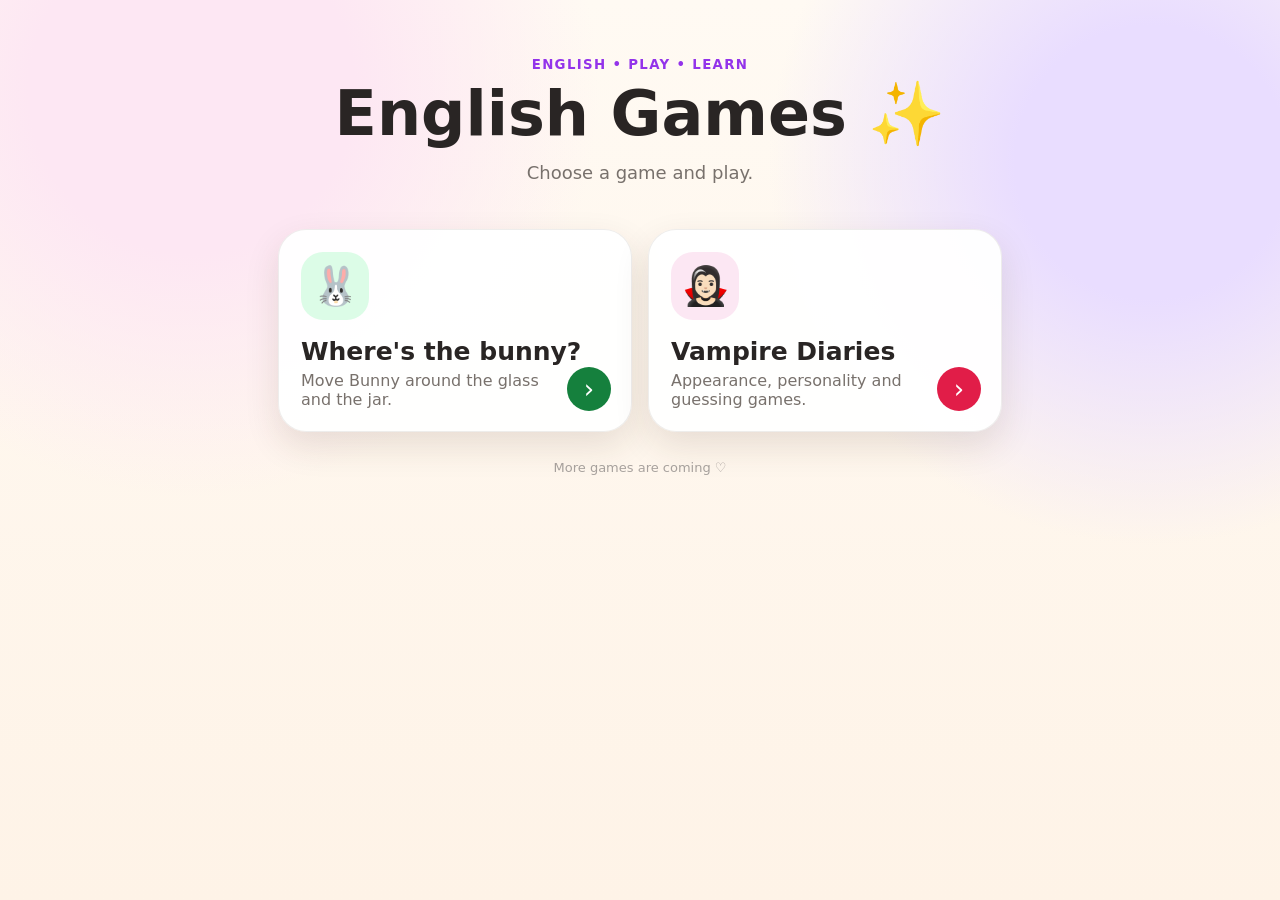
==== index.html @ cbfbf60b "Add English games home" ====
<!doctype html><html lang="en"><head><meta charset="utf-8"><meta name="viewport" content="width=device-width,initial-scale=1,viewport-fit=cover"><title>English Games</title><style>*{box-sizing:border-box;-webkit-tap-highlight-color:transparent}body{margin:0;min-height:100vh;font-family:ui-rounded,"SF Pro Rounded",system-ui,-apple-system,sans-serif;color:#292524;background:radial-gradient(circle at 15% 10%,#fde7f3 0 12%,transparent 30%),radial-gradient(circle at 90% 18%,#e9ddff 0 10%,transparent 28%),linear-gradient(180deg,#fffaf3,#fef3e7)}main{max-width:760px;margin:auto;padding:42px 18px}.hero{text-align:center;padding:12px 8px 28px}.hero small{font-weight:900;letter-spacing:.1em;color:#9333ea}.hero h1{font-size:clamp(40px,11vw,62px);line-height:.95;margin:12px 0}.hero p{font-size:18px;color:#78716c}.grid{display:grid;gap:16px}.game{position:relative;display:block;text-decoration:none;color:inherit;background:#fffffff0;border:1px solid #78716c20;border-radius:28px;padding:22px;box-shadow:0 14px 35px #442d1c1f;min-height:185px}.game:active{transform:scale(.98)}.icon{width:68px;height:68px;border-radius:22px;display:grid;place-items:center;font-size:38px}.pre .icon{background:#dcfce7}.vamp .icon{background:#fce7f3}.game h2{font-size:25px;margin:17px 0 5px}.game p{color:#78716c;margin:0;padding-right:45px}.go{position:absolute;right:20px;bottom:20px;width:44px;height:44px;border-radius:50%;display:grid;place-items:center;color:#fff;font-size:26px}.pre .go{background:#15803d}.vamp .go{background:#e11d48}.foot{text-align:center;color:#a8a29e;font-size:13px;margin-top:28px}@media(min-width:650px){.grid{grid-template-columns:1fr 1fr}}</style></head><body><main><div class="hero"><small>ENGLISH • PLAY • LEARN</small><h1>English Games ✨</h1><p>Choose a game and play.</p></div><div class="grid"><a class="game pre" href="games/prepositions/"><div class="icon">🐰</div><h2>Where's the bunny?</h2><p>Move Bunny around the glass and the jar.</p><span class="go">›</span></a><a class="game vamp" href="games/vampire-diaries/"><div class="icon">🧛🏻‍♀️</div><h2>Vampire Diaries</h2><p>Appearance, personality and guessing games.</p><span class="go">›</span></a></div><div class="foot">More games are coming ♡</div></main></body></html>
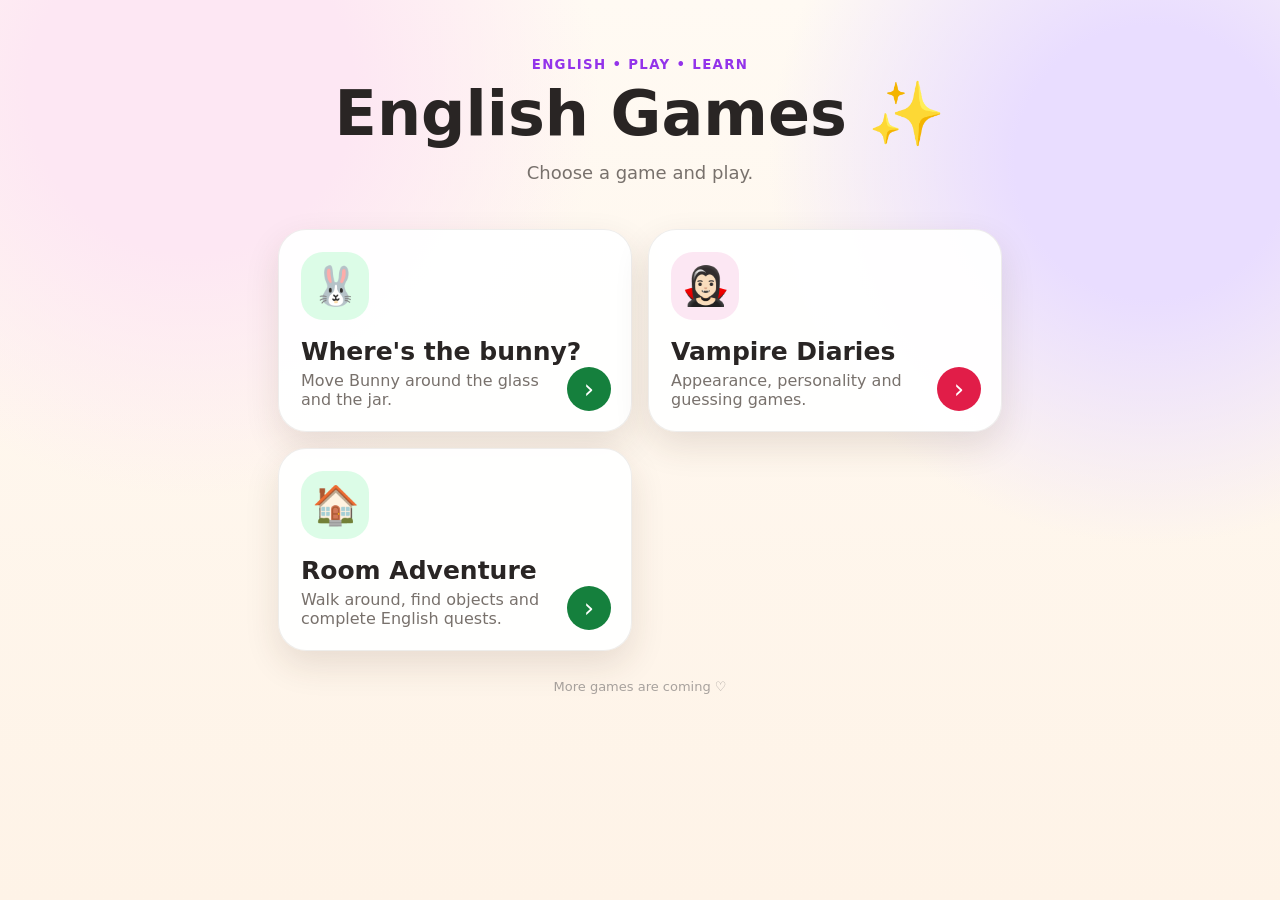
==== commit eb6f773b: "Add Room Adventure to game library" ====
--- a/index.html
+++ b/index.html
@@ -1 +1 @@
-<!doctype html><html lang="en"><head><meta charset="utf-8"><meta name="viewport" content="width=device-width,initial-scale=1,viewport-fit=cover"><title>English Games</title><style>*{box-sizing:border-box;-webkit-tap-highlight-color:transparent}body{margin:0;min-height:100vh;font-family:ui-rounded,"SF Pro Rounded",system-ui,-apple-system,sans-serif;color:#292524;background:radial-gradient(circle at 15% 10%,#fde7f3 0 12%,transparent 30%),radial-gradient(circle at 90% 18%,#e9ddff 0 10%,transparent 28%),linear-gradient(180deg,#fffaf3,#fef3e7)}main{max-width:760px;margin:auto;padding:42px 18px}.hero{text-align:center;padding:12px 8px 28px}.hero small{font-weight:900;letter-spacing:.1em;color:#9333ea}.hero h1{font-size:clamp(40px,11vw,62px);line-height:.95;margin:12px 0}.hero p{font-size:18px;color:#78716c}.grid{display:grid;gap:16px}.game{position:relative;display:block;text-decoration:none;color:inherit;background:#fffffff0;border:1px solid #78716c20;border-radius:28px;padding:22px;box-shadow:0 14px 35px #442d1c1f;min-height:185px}.game:active{transform:scale(.98)}.icon{width:68px;height:68px;border-radius:22px;display:grid;place-items:center;font-size:38px}.pre .icon{background:#dcfce7}.vamp .icon{background:#fce7f3}.game h2{font-size:25px;margin:17px 0 5px}.game p{color:#78716c;margin:0;padding-right:45px}.go{position:absolute;right:20px;bottom:20px;width:44px;height:44px;border-radius:50%;display:grid;place-items:center;color:#fff;font-size:26px}.pre .go{background:#15803d}.vamp .go{background:#e11d48}.foot{text-align:center;color:#a8a29e;font-size:13px;margin-top:28px}@media(min-width:650px){.grid{grid-template-columns:1fr 1fr}}</style></head><body><main><div class="hero"><small>ENGLISH • PLAY • LEARN</small><h1>English Games ✨</h1><p>Choose a game and play.</p></div><div class="grid"><a class="game pre" href="games/prepositions/"><div class="icon">🐰</div><h2>Where's the bunny?</h2><p>Move Bunny around the glass and the jar.</p><span class="go">›</span></a><a class="game vamp" href="games/vampire-diaries/"><div class="icon">🧛🏻‍♀️</div><h2>Vampire Diaries</h2><p>Appearance, personality and guessing games.</p><span class="go">›</span></a></div><div class="foot">More games are coming ♡</div></main></body></html>+<!doctype html><html lang="en"><head><meta charset="utf-8"><meta name="viewport" content="width=device-width,initial-scale=1,viewport-fit=cover"><title>English Games</title><style>*{box-sizing:border-box;-webkit-tap-highlight-color:transparent}body{margin:0;min-height:100vh;font-family:ui-rounded,"SF Pro Rounded",system-ui,-apple-system,sans-serif;color:#292524;background:radial-gradient(circle at 15% 10%,#fde7f3 0 12%,transparent 30%),radial-gradient(circle at 90% 18%,#e9ddff 0 10%,transparent 28%),linear-gradient(180deg,#fffaf3,#fef3e7)}main{max-width:760px;margin:auto;padding:42px 18px}.hero{text-align:center;padding:12px 8px 28px}.hero small{font-weight:900;letter-spacing:.1em;color:#9333ea}.hero h1{font-size:clamp(40px,11vw,62px);line-height:.95;margin:12px 0}.hero p{font-size:18px;color:#78716c}.grid{display:grid;gap:16px}.game{position:relative;display:block;text-decoration:none;color:inherit;background:#fffffff0;border:1px solid #78716c20;border-radius:28px;padding:22px;box-shadow:0 14px 35px #442d1c1f;min-height:185px}.game:active{transform:scale(.98)}.icon{width:68px;height:68px;border-radius:22px;display:grid;place-items:center;font-size:38px}.pre .icon{background:#dcfce7}.vamp .icon{background:#fce7f3}.game h2{font-size:25px;margin:17px 0 5px}.game p{color:#78716c;margin:0;padding-right:45px}.go{position:absolute;right:20px;bottom:20px;width:44px;height:44px;border-radius:50%;display:grid;place-items:center;color:#fff;font-size:26px}.pre .go{background:#15803d}.vamp .go{background:#e11d48}.foot{text-align:center;color:#a8a29e;font-size:13px;margin-top:28px}@media(min-width:650px){.grid{grid-template-columns:1fr 1fr}}</style></head><body><main><div class="hero"><small>ENGLISH • PLAY • LEARN</small><h1>English Games ✨</h1><p>Choose a game and play.</p></div><div class="grid"><a class="game pre" href="games/prepositions/"><div class="icon">🐰</div><h2>Where's the bunny?</h2><p>Move Bunny around the glass and the jar.</p><span class="go">›</span></a><a class="game vamp" href="games/vampire-diaries/"><div class="icon">🧛🏻‍♀️</div><h2>Vampire Diaries</h2><p>Appearance, personality and guessing games.</p><span class="go">›</span></a><a class="game pre" href="games/room-adventure/"><div class="icon">🏠</div><h2>Room Adventure</h2><p>Walk around, find objects and complete English quests.</p><span class="go">›</span></a></div><div class="foot">More games are coming ♡</div></main></body></html>
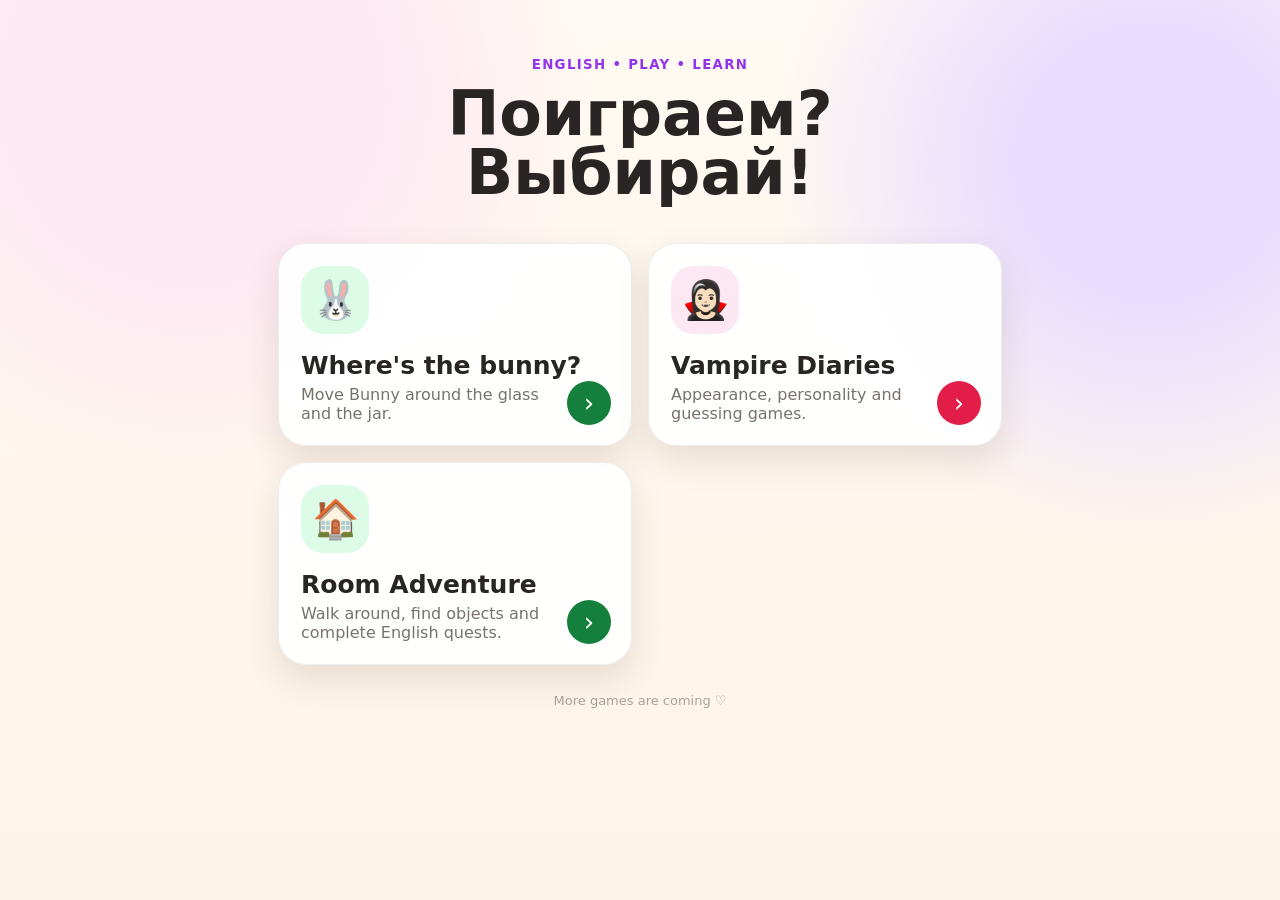
==== commit e6c4de07: "Update home page heading" ====
--- a/index.html
+++ b/index.html
@@ -1 +1 @@
-<!doctype html><html lang="en"><head><meta charset="utf-8"><meta name="viewport" content="width=device-width,initial-scale=1,viewport-fit=cover"><title>English Games</title><style>*{box-sizing:border-box;-webkit-tap-highlight-color:transparent}body{margin:0;min-height:100vh;font-family:ui-rounded,"SF Pro Rounded",system-ui,-apple-system,sans-serif;color:#292524;background:radial-gradient(circle at 15% 10%,#fde7f3 0 12%,transparent 30%),radial-gradient(circle at 90% 18%,#e9ddff 0 10%,transparent 28%),linear-gradient(180deg,#fffaf3,#fef3e7)}main{max-width:760px;margin:auto;padding:42px 18px}.hero{text-align:center;padding:12px 8px 28px}.hero small{font-weight:900;letter-spacing:.1em;color:#9333ea}.hero h1{font-size:clamp(40px,11vw,62px);line-height:.95;margin:12px 0}.hero p{font-size:18px;color:#78716c}.grid{display:grid;gap:16px}.game{position:relative;display:block;text-decoration:none;color:inherit;background:#fffffff0;border:1px solid #78716c20;border-radius:28px;padding:22px;box-shadow:0 14px 35px #442d1c1f;min-height:185px}.game:active{transform:scale(.98)}.icon{width:68px;height:68px;border-radius:22px;display:grid;place-items:center;font-size:38px}.pre .icon{background:#dcfce7}.vamp .icon{background:#fce7f3}.game h2{font-size:25px;margin:17px 0 5px}.game p{color:#78716c;margin:0;padding-right:45px}.go{position:absolute;right:20px;bottom:20px;width:44px;height:44px;border-radius:50%;display:grid;place-items:center;color:#fff;font-size:26px}.pre .go{background:#15803d}.vamp .go{background:#e11d48}.foot{text-align:center;color:#a8a29e;font-size:13px;margin-top:28px}@media(min-width:650px){.grid{grid-template-columns:1fr 1fr}}</style></head><body><main><div class="hero"><small>ENGLISH • PLAY • LEARN</small><h1>English Games ✨</h1><p>Choose a game and play.</p></div><div class="grid"><a class="game pre" href="games/prepositions/"><div class="icon">🐰</div><h2>Where's the bunny?</h2><p>Move Bunny around the glass and the jar.</p><span class="go">›</span></a><a class="game vamp" href="games/vampire-diaries/"><div class="icon">🧛🏻‍♀️</div><h2>Vampire Diaries</h2><p>Appearance, personality and guessing games.</p><span class="go">›</span></a><a class="game pre" href="games/room-adventure/"><div class="icon">🏠</div><h2>Room Adventure</h2><p>Walk around, find objects and complete English quests.</p><span class="go">›</span></a></div><div class="foot">More games are coming ♡</div></main></body></html>+<!doctype html><html lang="en"><head><meta charset="utf-8"><meta name="viewport" content="width=device-width,initial-scale=1,viewport-fit=cover"><title>English Games</title><style>*{box-sizing:border-box;-webkit-tap-highlight-color:transparent}body{margin:0;min-height:100vh;font-family:ui-rounded,"SF Pro Rounded",system-ui,-apple-system,sans-serif;color:#292524;background:radial-gradient(circle at 15% 10%,#fde7f3 0 12%,transparent 30%),radial-gradient(circle at 90% 18%,#e9ddff 0 10%,transparent 28%),linear-gradient(180deg,#fffaf3,#fef3e7)}main{max-width:760px;margin:auto;padding:42px 18px}.hero{text-align:center;padding:12px 8px 28px}.hero small{font-weight:900;letter-spacing:.1em;color:#9333ea}.hero h1{font-size:clamp(40px,11vw,62px);line-height:.95;margin:12px 0}.hero p{font-size:18px;color:#78716c}.grid{display:grid;gap:16px}.game{position:relative;display:block;text-decoration:none;color:inherit;background:#fffffff0;border:1px solid #78716c20;border-radius:28px;padding:22px;box-shadow:0 14px 35px #442d1c1f;min-height:185px}.game:active{transform:scale(.98)}.icon{width:68px;height:68px;border-radius:22px;display:grid;place-items:center;font-size:38px}.pre .icon{background:#dcfce7}.vamp .icon{background:#fce7f3}.game h2{font-size:25px;margin:17px 0 5px}.game p{color:#78716c;margin:0;padding-right:45px}.go{position:absolute;right:20px;bottom:20px;width:44px;height:44px;border-radius:50%;display:grid;place-items:center;color:#fff;font-size:26px}.pre .go{background:#15803d}.vamp .go{background:#e11d48}.foot{text-align:center;color:#a8a29e;font-size:13px;margin-top:28px}@media(min-width:650px){.grid{grid-template-columns:1fr 1fr}}</style></head><body><main><div class="hero"><small>ENGLISH • PLAY • LEARN</small><h1>Поиграем? Выбирай!</h1></div><div class="grid"><a class="game pre" href="games/prepositions/"><div class="icon">🐰</div><h2>Where's the bunny?</h2><p>Move Bunny around the glass and the jar.</p><span class="go">›</span></a><a class="game vamp" href="games/vampire-diaries/"><div class="icon">🧛🏻‍♀️</div><h2>Vampire Diaries</h2><p>Appearance, personality and guessing games.</p><span class="go">›</span></a><a class="game pre" href="games/room-adventure/"><div class="icon">🏠</div><h2>Room Adventure</h2><p>Walk around, find objects and complete English quests.</p><span class="go">›</span></a></div><div class="foot">More games are coming ♡</div></main></body></html>
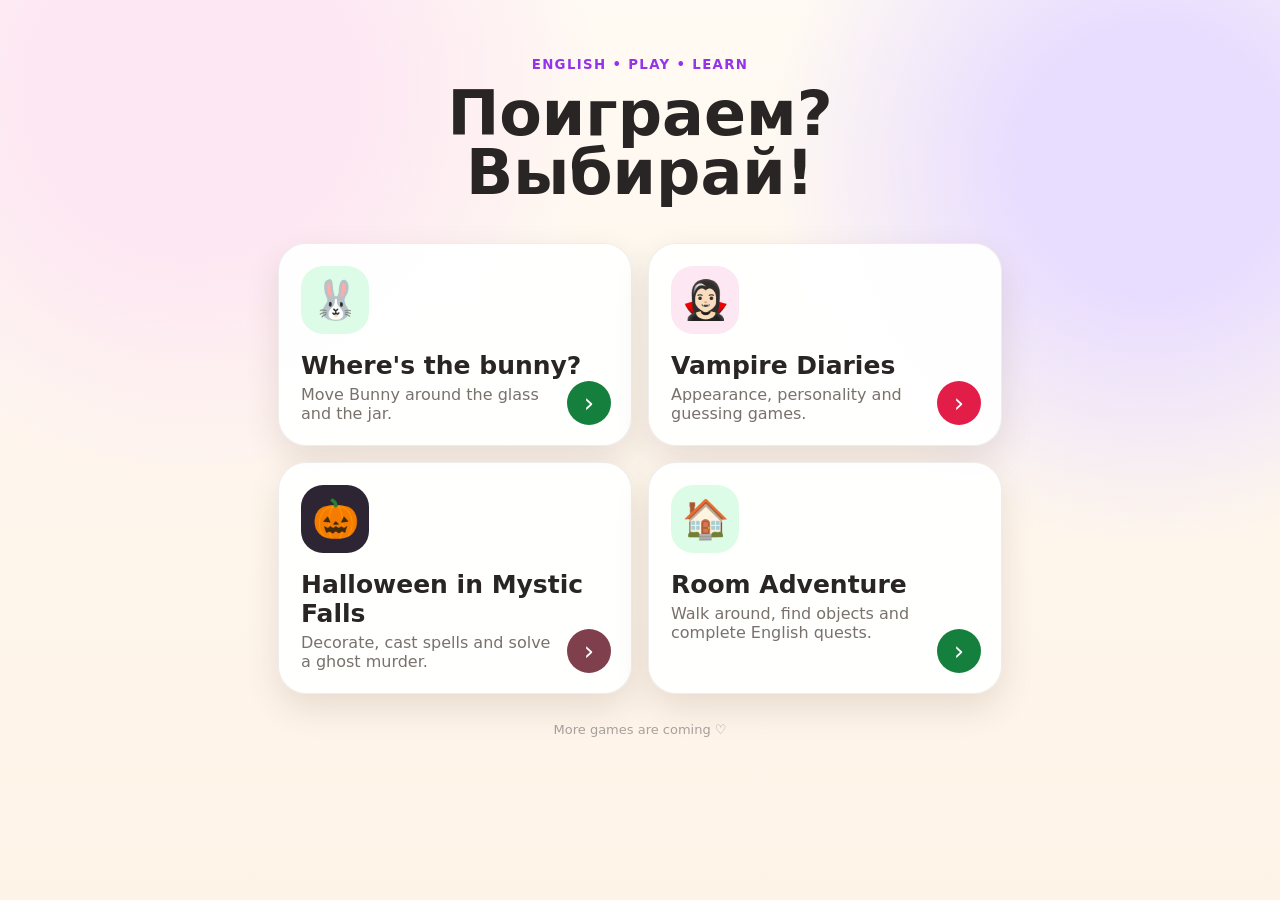
==== commit 4a6ff1de: "Add Halloween game to home page" ====
--- a/index.html
+++ b/index.html
@@ -1 +1 @@
-<!doctype html><html lang="en"><head><meta charset="utf-8"><meta name="viewport" content="width=device-width,initial-scale=1,viewport-fit=cover"><title>English Games</title><style>*{box-sizing:border-box;-webkit-tap-highlight-color:transparent}body{margin:0;min-height:100vh;font-family:ui-rounded,"SF Pro Rounded",system-ui,-apple-system,sans-serif;color:#292524;background:radial-gradient(circle at 15% 10%,#fde7f3 0 12%,transparent 30%),radial-gradient(circle at 90% 18%,#e9ddff 0 10%,transparent 28%),linear-gradient(180deg,#fffaf3,#fef3e7)}main{max-width:760px;margin:auto;padding:42px 18px}.hero{text-align:center;padding:12px 8px 28px}.hero small{font-weight:900;letter-spacing:.1em;color:#9333ea}.hero h1{font-size:clamp(40px,11vw,62px);line-height:.95;margin:12px 0}.hero p{font-size:18px;color:#78716c}.grid{display:grid;gap:16px}.game{position:relative;display:block;text-decoration:none;color:inherit;background:#fffffff0;border:1px solid #78716c20;border-radius:28px;padding:22px;box-shadow:0 14px 35px #442d1c1f;min-height:185px}.game:active{transform:scale(.98)}.icon{width:68px;height:68px;border-radius:22px;display:grid;place-items:center;font-size:38px}.pre .icon{background:#dcfce7}.vamp .icon{background:#fce7f3}.game h2{font-size:25px;margin:17px 0 5px}.game p{color:#78716c;margin:0;padding-right:45px}.go{position:absolute;right:20px;bottom:20px;width:44px;height:44px;border-radius:50%;display:grid;place-items:center;color:#fff;font-size:26px}.pre .go{background:#15803d}.vamp .go{background:#e11d48}.foot{text-align:center;color:#a8a29e;font-size:13px;margin-top:28px}@media(min-width:650px){.grid{grid-template-columns:1fr 1fr}}</style></head><body><main><div class="hero"><small>ENGLISH • PLAY • LEARN</small><h1>Поиграем? Выбирай!</h1></div><div class="grid"><a class="game pre" href="games/prepositions/"><div class="icon">🐰</div><h2>Where's the bunny?</h2><p>Move Bunny around the glass and the jar.</p><span class="go">›</span></a><a class="game vamp" href="games/vampire-diaries/"><div class="icon">🧛🏻‍♀️</div><h2>Vampire Diaries</h2><p>Appearance, personality and guessing games.</p><span class="go">›</span></a><a class="game pre" href="games/room-adventure/"><div class="icon">🏠</div><h2>Room Adventure</h2><p>Walk around, find objects and complete English quests.</p><span class="go">›</span></a></div><div class="foot">More games are coming ♡</div></main></body></html>+<!doctype html><html lang="en"><head><meta charset="utf-8"><meta name="viewport" content="width=device-width,initial-scale=1,viewport-fit=cover"><title>English Games</title><style>*{box-sizing:border-box;-webkit-tap-highlight-color:transparent}body{margin:0;min-height:100vh;font-family:ui-rounded,"SF Pro Rounded",system-ui,-apple-system,sans-serif;color:#292524;background:radial-gradient(circle at 15% 10%,#fde7f3 0 12%,transparent 30%),radial-gradient(circle at 90% 18%,#e9ddff 0 10%,transparent 28%),linear-gradient(180deg,#fffaf3,#fef3e7)}main{max-width:760px;margin:auto;padding:42px 18px}.hero{text-align:center;padding:12px 8px 28px}.hero small{font-weight:900;letter-spacing:.1em;color:#9333ea}.hero h1{font-size:clamp(40px,11vw,62px);line-height:.95;margin:12px 0}.hero p{font-size:18px;color:#78716c}.grid{display:grid;gap:16px}.game{position:relative;display:block;text-decoration:none;color:inherit;background:#fffffff0;border:1px solid #78716c20;border-radius:28px;padding:22px;box-shadow:0 14px 35px #442d1c1f;min-height:185px}.game:active{transform:scale(.98)}.icon{width:68px;height:68px;border-radius:22px;display:grid;place-items:center;font-size:38px}.pre .icon{background:#dcfce7}.vamp .icon{background:#fce7f3}.hall .icon{background:#2d2533;color:#fff}.hall .go{background:#7f3f4c}.game h2{font-size:25px;margin:17px 0 5px}.game p{color:#78716c;margin:0;padding-right:45px}.go{position:absolute;right:20px;bottom:20px;width:44px;height:44px;border-radius:50%;display:grid;place-items:center;color:#fff;font-size:26px}.pre .go{background:#15803d}.vamp .go{background:#e11d48}.foot{text-align:center;color:#a8a29e;font-size:13px;margin-top:28px}@media(min-width:650px){.grid{grid-template-columns:1fr 1fr}}</style></head><body><main><div class="hero"><small>ENGLISH • PLAY • LEARN</small><h1>Поиграем? Выбирай!</h1></div><div class="grid"><a class="game pre" href="games/prepositions/"><div class="icon">🐰</div><h2>Where's the bunny?</h2><p>Move Bunny around the glass and the jar.</p><span class="go">›</span></a><a class="game vamp" href="games/vampire-diaries/"><div class="icon">🧛🏻‍♀️</div><h2>Vampire Diaries</h2><p>Appearance, personality and guessing games.</p><span class="go">›</span></a><a class="game hall" href="games/halloween-mystic-falls/"><div class="icon">🎃</div><h2>Halloween in Mystic Falls</h2><p>Decorate, cast spells and solve a ghost murder.</p><span class="go">›</span></a><a class="game pre" href="games/room-adventure/"><div class="icon">🏠</div><h2>Room Adventure</h2><p>Walk around, find objects and complete English quests.</p><span class="go">›</span></a></div><div class="foot">More games are coming ♡</div></main></body></html>
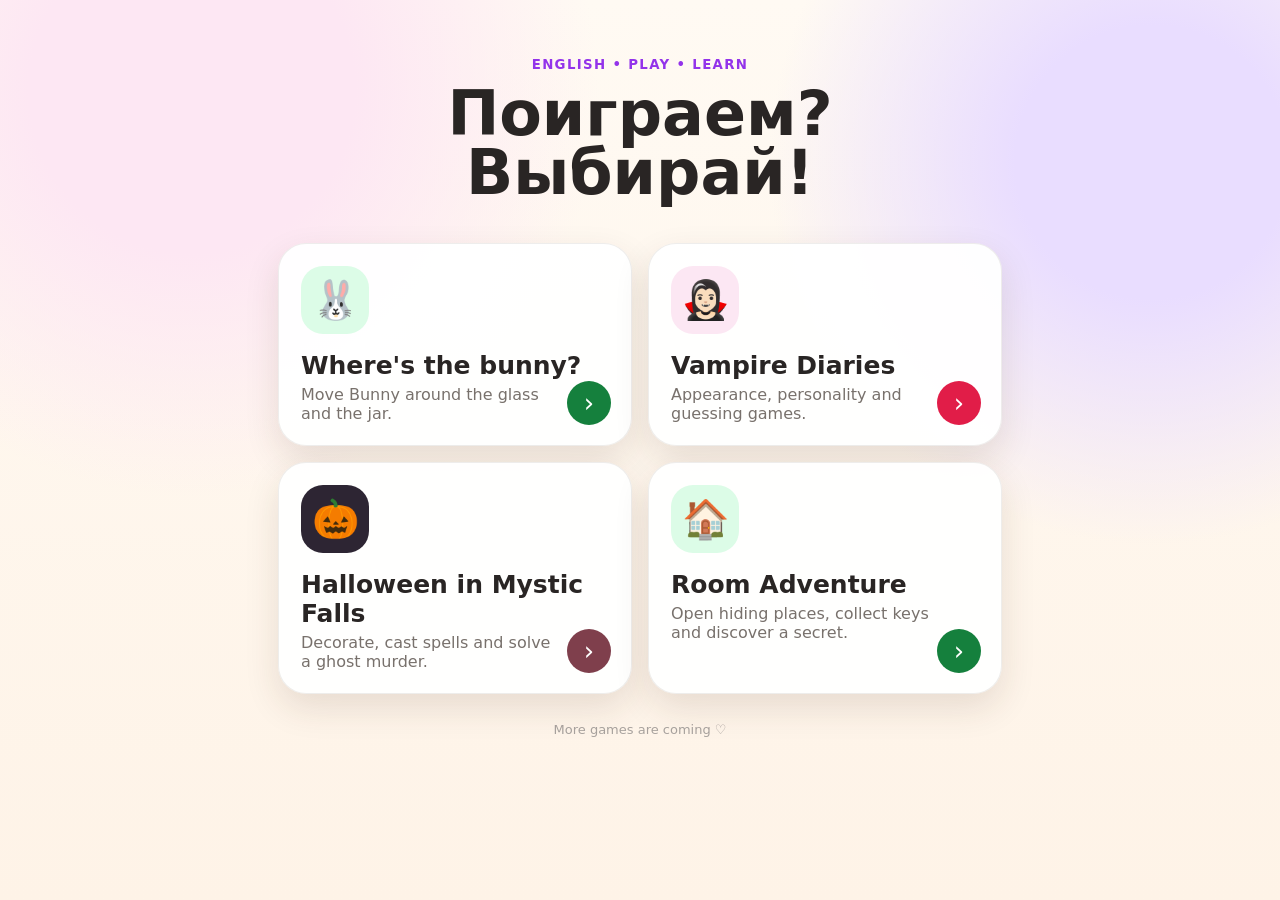
==== commit d227a691: "Rebuild Room Adventure as a secret attic point-and-click puzzle" ====
--- a/index.html
+++ b/index.html
@@ -1 +1 @@
-<!doctype html><html lang="en"><head><meta charset="utf-8"><meta name="viewport" content="width=device-width,initial-scale=1,viewport-fit=cover"><title>English Games</title><style>*{box-sizing:border-box;-webkit-tap-highlight-color:transparent}body{margin:0;min-height:100vh;font-family:ui-rounded,"SF Pro Rounded",system-ui,-apple-system,sans-serif;color:#292524;background:radial-gradient(circle at 15% 10%,#fde7f3 0 12%,transparent 30%),radial-gradient(circle at 90% 18%,#e9ddff 0 10%,transparent 28%),linear-gradient(180deg,#fffaf3,#fef3e7)}main{max-width:760px;margin:auto;padding:42px 18px}.hero{text-align:center;padding:12px 8px 28px}.hero small{font-weight:900;letter-spacing:.1em;color:#9333ea}.hero h1{font-size:clamp(40px,11vw,62px);line-height:.95;margin:12px 0}.hero p{font-size:18px;color:#78716c}.grid{display:grid;gap:16px}.game{position:relative;display:block;text-decoration:none;color:inherit;background:#fffffff0;border:1px solid #78716c20;border-radius:28px;padding:22px;box-shadow:0 14px 35px #442d1c1f;min-height:185px}.game:active{transform:scale(.98)}.icon{width:68px;height:68px;border-radius:22px;display:grid;place-items:center;font-size:38px}.pre .icon{background:#dcfce7}.vamp .icon{background:#fce7f3}.hall .icon{background:#2d2533;color:#fff}.hall .go{background:#7f3f4c}.game h2{font-size:25px;margin:17px 0 5px}.game p{color:#78716c;margin:0;padding-right:45px}.go{position:absolute;right:20px;bottom:20px;width:44px;height:44px;border-radius:50%;display:grid;place-items:center;color:#fff;font-size:26px}.pre .go{background:#15803d}.vamp .go{background:#e11d48}.foot{text-align:center;color:#a8a29e;font-size:13px;margin-top:28px}@media(min-width:650px){.grid{grid-template-columns:1fr 1fr}}</style></head><body><main><div class="hero"><small>ENGLISH • PLAY • LEARN</small><h1>Поиграем? Выбирай!</h1></div><div class="grid"><a class="game pre" href="games/prepositions/"><div class="icon">🐰</div><h2>Where's the bunny?</h2><p>Move Bunny around the glass and the jar.</p><span class="go">›</span></a><a class="game vamp" href="games/vampire-diaries/"><div class="icon">🧛🏻‍♀️</div><h2>Vampire Diaries</h2><p>Appearance, personality and guessing games.</p><span class="go">›</span></a><a class="game hall" href="games/halloween-mystic-falls/"><div class="icon">🎃</div><h2>Halloween in Mystic Falls</h2><p>Decorate, cast spells and solve a ghost murder.</p><span class="go">›</span></a><a class="game pre" href="games/room-adventure/"><div class="icon">🏠</div><h2>Room Adventure</h2><p>Walk around, find objects and complete English quests.</p><span class="go">›</span></a></div><div class="foot">More games are coming ♡</div></main></body></html>+<!doctype html><html lang="en"><head><meta charset="utf-8"><meta name="viewport" content="width=device-width,initial-scale=1,viewport-fit=cover"><title>English Games</title><style>*{box-sizing:border-box;-webkit-tap-highlight-color:transparent}body{margin:0;min-height:100vh;font-family:ui-rounded,"SF Pro Rounded",system-ui,-apple-system,sans-serif;color:#292524;background:radial-gradient(circle at 15% 10%,#fde7f3 0 12%,transparent 30%),radial-gradient(circle at 90% 18%,#e9ddff 0 10%,transparent 28%),linear-gradient(180deg,#fffaf3,#fef3e7)}main{max-width:760px;margin:auto;padding:42px 18px}.hero{text-align:center;padding:12px 8px 28px}.hero small{font-weight:900;letter-spacing:.1em;color:#9333ea}.hero h1{font-size:clamp(40px,11vw,62px);line-height:.95;margin:12px 0}.hero p{font-size:18px;color:#78716c}.grid{display:grid;gap:16px}.game{position:relative;display:block;text-decoration:none;color:inherit;background:#fffffff0;border:1px solid #78716c20;border-radius:28px;padding:22px;box-shadow:0 14px 35px #442d1c1f;min-height:185px}.game:active{transform:scale(.98)}.icon{width:68px;height:68px;border-radius:22px;display:grid;place-items:center;font-size:38px}.pre .icon{background:#dcfce7}.vamp .icon{background:#fce7f3}.hall .icon{background:#2d2533;color:#fff}.hall .go{background:#7f3f4c}.game h2{font-size:25px;margin:17px 0 5px}.game p{color:#78716c;margin:0;padding-right:45px}.go{position:absolute;right:20px;bottom:20px;width:44px;height:44px;border-radius:50%;display:grid;place-items:center;color:#fff;font-size:26px}.pre .go{background:#15803d}.vamp .go{background:#e11d48}.foot{text-align:center;color:#a8a29e;font-size:13px;margin-top:28px}@media(min-width:650px){.grid{grid-template-columns:1fr 1fr}}</style></head><body><main><div class="hero"><small>ENGLISH • PLAY • LEARN</small><h1>Поиграем? Выбирай!</h1></div><div class="grid"><a class="game pre" href="games/prepositions/"><div class="icon">🐰</div><h2>Where's the bunny?</h2><p>Move Bunny around the glass and the jar.</p><span class="go">›</span></a><a class="game vamp" href="games/vampire-diaries/"><div class="icon">🧛🏻‍♀️</div><h2>Vampire Diaries</h2><p>Appearance, personality and guessing games.</p><span class="go">›</span></a><a class="game hall" href="games/halloween-mystic-falls/"><div class="icon">🎃</div><h2>Halloween in Mystic Falls</h2><p>Decorate, cast spells and solve a ghost murder.</p><span class="go">›</span></a><a class="game pre" href="games/room-adventure/"><div class="icon">🏠</div><h2>Room Adventure</h2><p>Open hiding places, collect keys and discover a secret.</p><span class="go">›</span></a></div><div class="foot">More games are coming ♡</div></main></body></html>
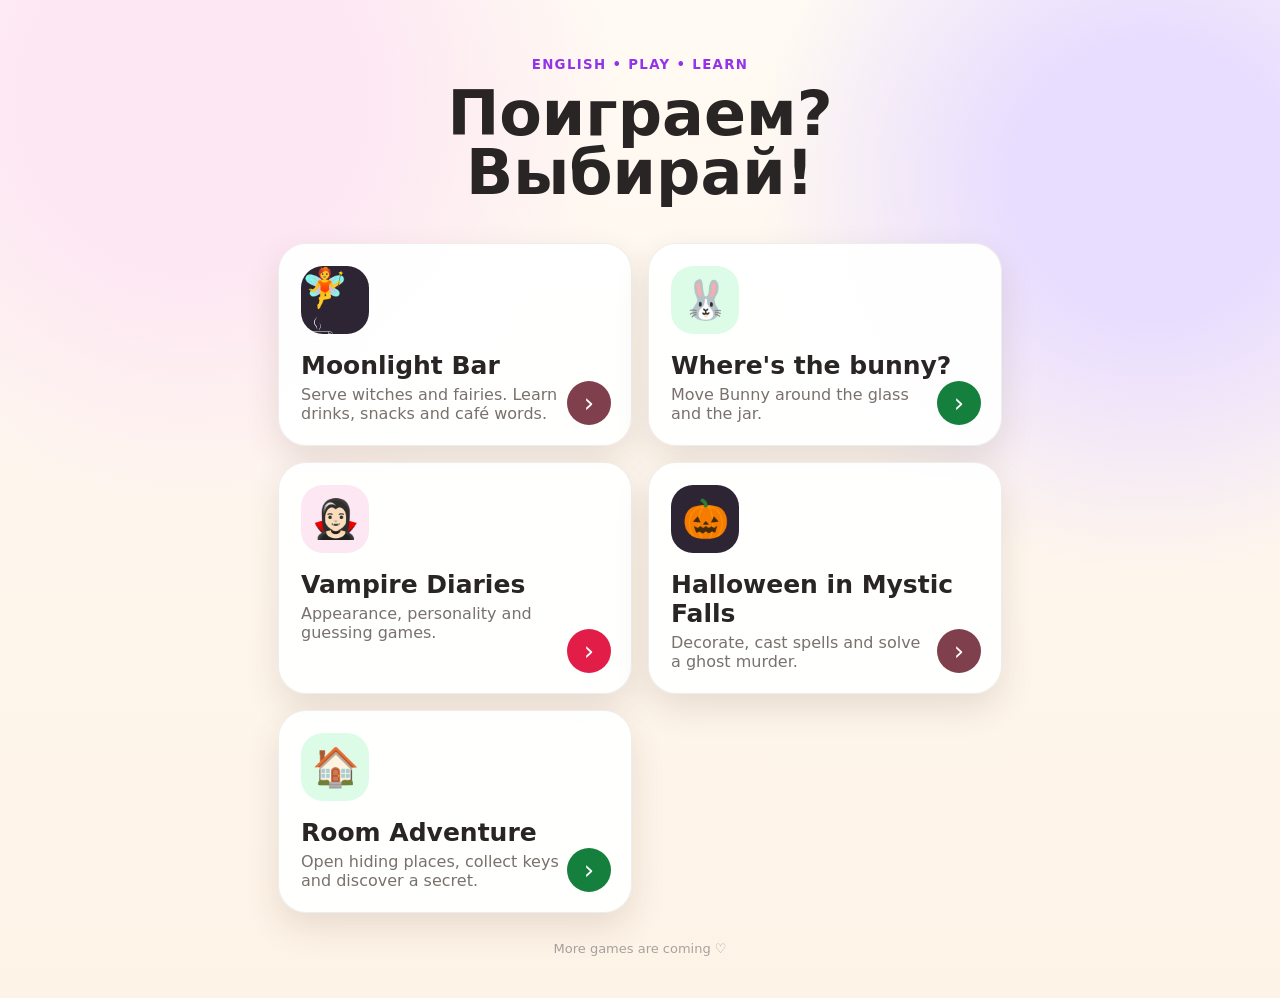
==== commit 075205aa: "Add Moonlight Bar vocabulary game for witches and fairies" ====
--- a/index.html
+++ b/index.html
@@ -1 +1 @@
-<!doctype html><html lang="en"><head><meta charset="utf-8"><meta name="viewport" content="width=device-width,initial-scale=1,viewport-fit=cover"><title>English Games</title><style>*{box-sizing:border-box;-webkit-tap-highlight-color:transparent}body{margin:0;min-height:100vh;font-family:ui-rounded,"SF Pro Rounded",system-ui,-apple-system,sans-serif;color:#292524;background:radial-gradient(circle at 15% 10%,#fde7f3 0 12%,transparent 30%),radial-gradient(circle at 90% 18%,#e9ddff 0 10%,transparent 28%),linear-gradient(180deg,#fffaf3,#fef3e7)}main{max-width:760px;margin:auto;padding:42px 18px}.hero{text-align:center;padding:12px 8px 28px}.hero small{font-weight:900;letter-spacing:.1em;color:#9333ea}.hero h1{font-size:clamp(40px,11vw,62px);line-height:.95;margin:12px 0}.hero p{font-size:18px;color:#78716c}.grid{display:grid;gap:16px}.game{position:relative;display:block;text-decoration:none;color:inherit;background:#fffffff0;border:1px solid #78716c20;border-radius:28px;padding:22px;box-shadow:0 14px 35px #442d1c1f;min-height:185px}.game:active{transform:scale(.98)}.icon{width:68px;height:68px;border-radius:22px;display:grid;place-items:center;font-size:38px}.pre .icon{background:#dcfce7}.vamp .icon{background:#fce7f3}.hall .icon{background:#2d2533;color:#fff}.hall .go{background:#7f3f4c}.game h2{font-size:25px;margin:17px 0 5px}.game p{color:#78716c;margin:0;padding-right:45px}.go{position:absolute;right:20px;bottom:20px;width:44px;height:44px;border-radius:50%;display:grid;place-items:center;color:#fff;font-size:26px}.pre .go{background:#15803d}.vamp .go{background:#e11d48}.foot{text-align:center;color:#a8a29e;font-size:13px;margin-top:28px}@media(min-width:650px){.grid{grid-template-columns:1fr 1fr}}</style></head><body><main><div class="hero"><small>ENGLISH • PLAY • LEARN</small><h1>Поиграем? Выбирай!</h1></div><div class="grid"><a class="game pre" href="games/prepositions/"><div class="icon">🐰</div><h2>Where's the bunny?</h2><p>Move Bunny around the glass and the jar.</p><span class="go">›</span></a><a class="game vamp" href="games/vampire-diaries/"><div class="icon">🧛🏻‍♀️</div><h2>Vampire Diaries</h2><p>Appearance, personality and guessing games.</p><span class="go">›</span></a><a class="game hall" href="games/halloween-mystic-falls/"><div class="icon">🎃</div><h2>Halloween in Mystic Falls</h2><p>Decorate, cast spells and solve a ghost murder.</p><span class="go">›</span></a><a class="game pre" href="games/room-adventure/"><div class="icon">🏠</div><h2>Room Adventure</h2><p>Open hiding places, collect keys and discover a secret.</p><span class="go">›</span></a></div><div class="foot">More games are coming ♡</div></main></body></html>+<!doctype html><html lang="en"><head><meta charset="utf-8"><meta name="viewport" content="width=device-width,initial-scale=1,viewport-fit=cover"><title>English Games</title><style>*{box-sizing:border-box;-webkit-tap-highlight-color:transparent}body{margin:0;min-height:100vh;font-family:ui-rounded,"SF Pro Rounded",system-ui,-apple-system,sans-serif;color:#292524;background:radial-gradient(circle at 15% 10%,#fde7f3 0 12%,transparent 30%),radial-gradient(circle at 90% 18%,#e9ddff 0 10%,transparent 28%),linear-gradient(180deg,#fffaf3,#fef3e7)}main{max-width:760px;margin:auto;padding:42px 18px}.hero{text-align:center;padding:12px 8px 28px}.hero small{font-weight:900;letter-spacing:.1em;color:#9333ea}.hero h1{font-size:clamp(40px,11vw,62px);line-height:.95;margin:12px 0}.hero p{font-size:18px;color:#78716c}.grid{display:grid;gap:16px}.game{position:relative;display:block;text-decoration:none;color:inherit;background:#fffffff0;border:1px solid #78716c20;border-radius:28px;padding:22px;box-shadow:0 14px 35px #442d1c1f;min-height:185px}.game:active{transform:scale(.98)}.icon{width:68px;height:68px;border-radius:22px;display:grid;place-items:center;font-size:38px}.pre .icon{background:#dcfce7}.vamp .icon{background:#fce7f3}.hall .icon{background:#2d2533;color:#fff}.hall .go{background:#7f3f4c}.game h2{font-size:25px;margin:17px 0 5px}.game p{color:#78716c;margin:0;padding-right:45px}.go{position:absolute;right:20px;bottom:20px;width:44px;height:44px;border-radius:50%;display:grid;place-items:center;color:#fff;font-size:26px}.pre .go{background:#15803d}.vamp .go{background:#e11d48}.foot{text-align:center;color:#a8a29e;font-size:13px;margin-top:28px}@media(min-width:650px){.grid{grid-template-columns:1fr 1fr}}</style></head><body><main><div class="hero"><small>ENGLISH • PLAY • LEARN</small><h1>Поиграем? Выбирай!</h1></div><div class="grid"><a class="game hall" href="games/moonlight-bar/"><div class="icon">🧚☕</div><h2>Moonlight Bar</h2><p>Serve witches and fairies. Learn drinks, snacks and café words.</p><span class="go">›</span></a><a class="game pre" href="games/prepositions/"><div class="icon">🐰</div><h2>Where's the bunny?</h2><p>Move Bunny around the glass and the jar.</p><span class="go">›</span></a><a class="game vamp" href="games/vampire-diaries/"><div class="icon">🧛🏻‍♀️</div><h2>Vampire Diaries</h2><p>Appearance, personality and guessing games.</p><span class="go">›</span></a><a class="game hall" href="games/halloween-mystic-falls/"><div class="icon">🎃</div><h2>Halloween in Mystic Falls</h2><p>Decorate, cast spells and solve a ghost murder.</p><span class="go">›</span></a><a class="game pre" href="games/room-adventure/"><div class="icon">🏠</div><h2>Room Adventure</h2><p>Open hiding places, collect keys and discover a secret.</p><span class="go">›</span></a></div><div class="foot">More games are coming ♡</div></main></body></html>
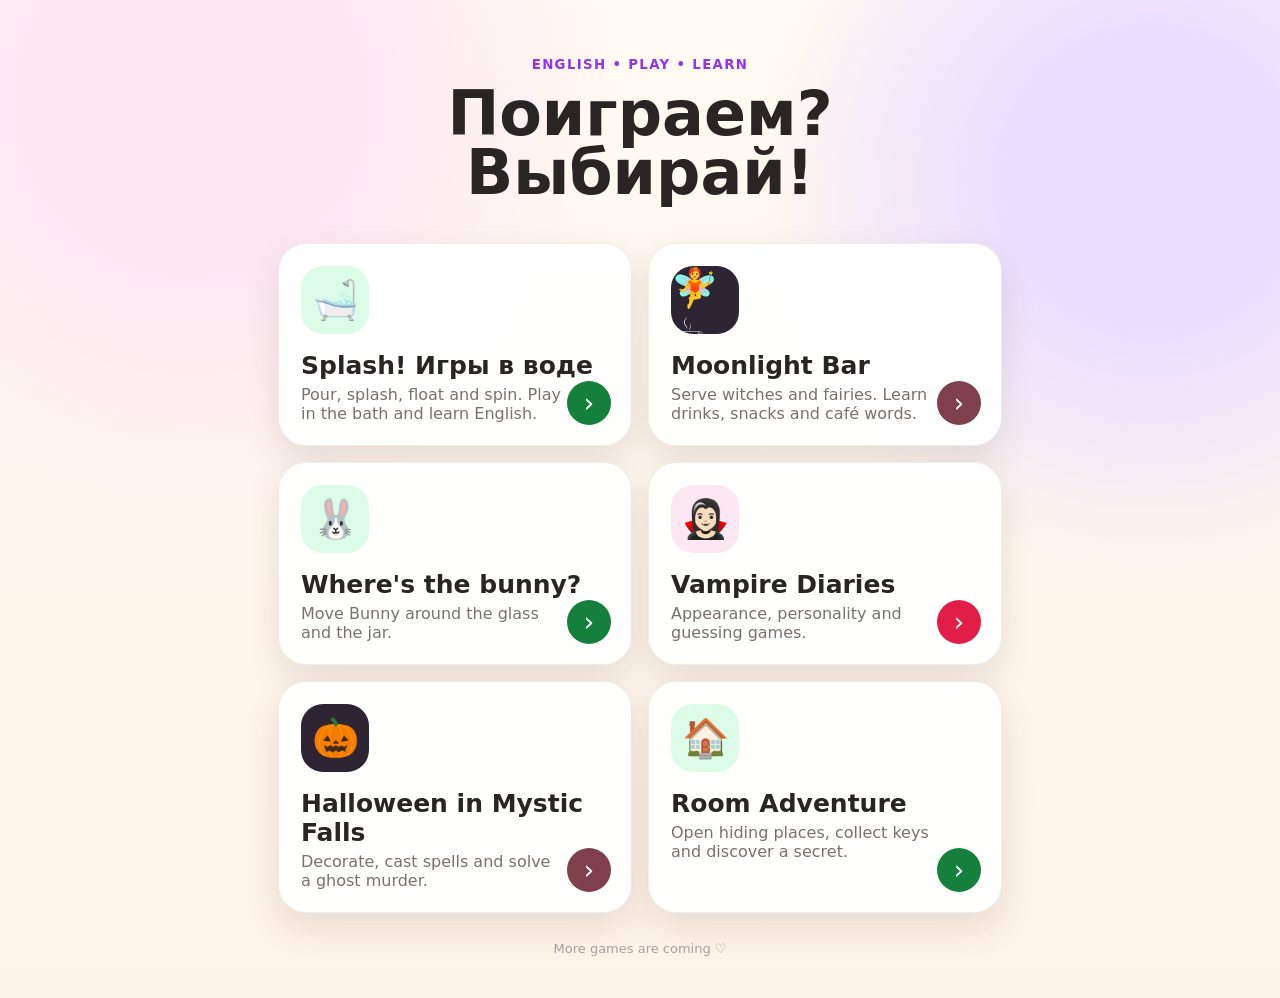
==== commit 419755f1: "Add Splash water play game with five interactive bath stories" ====
--- a/index.html
+++ b/index.html
@@ -1 +1 @@
-<!doctype html><html lang="en"><head><meta charset="utf-8"><meta name="viewport" content="width=device-width,initial-scale=1,viewport-fit=cover"><title>English Games</title><style>*{box-sizing:border-box;-webkit-tap-highlight-color:transparent}body{margin:0;min-height:100vh;font-family:ui-rounded,"SF Pro Rounded",system-ui,-apple-system,sans-serif;color:#292524;background:radial-gradient(circle at 15% 10%,#fde7f3 0 12%,transparent 30%),radial-gradient(circle at 90% 18%,#e9ddff 0 10%,transparent 28%),linear-gradient(180deg,#fffaf3,#fef3e7)}main{max-width:760px;margin:auto;padding:42px 18px}.hero{text-align:center;padding:12px 8px 28px}.hero small{font-weight:900;letter-spacing:.1em;color:#9333ea}.hero h1{font-size:clamp(40px,11vw,62px);line-height:.95;margin:12px 0}.hero p{font-size:18px;color:#78716c}.grid{display:grid;gap:16px}.game{position:relative;display:block;text-decoration:none;color:inherit;background:#fffffff0;border:1px solid #78716c20;border-radius:28px;padding:22px;box-shadow:0 14px 35px #442d1c1f;min-height:185px}.game:active{transform:scale(.98)}.icon{width:68px;height:68px;border-radius:22px;display:grid;place-items:center;font-size:38px}.pre .icon{background:#dcfce7}.vamp .icon{background:#fce7f3}.hall .icon{background:#2d2533;color:#fff}.hall .go{background:#7f3f4c}.game h2{font-size:25px;margin:17px 0 5px}.game p{color:#78716c;margin:0;padding-right:45px}.go{position:absolute;right:20px;bottom:20px;width:44px;height:44px;border-radius:50%;display:grid;place-items:center;color:#fff;font-size:26px}.pre .go{background:#15803d}.vamp .go{background:#e11d48}.foot{text-align:center;color:#a8a29e;font-size:13px;margin-top:28px}@media(min-width:650px){.grid{grid-template-columns:1fr 1fr}}</style></head><body><main><div class="hero"><small>ENGLISH • PLAY • LEARN</small><h1>Поиграем? Выбирай!</h1></div><div class="grid"><a class="game hall" href="games/moonlight-bar/"><div class="icon">🧚☕</div><h2>Moonlight Bar</h2><p>Serve witches and fairies. Learn drinks, snacks and café words.</p><span class="go">›</span></a><a class="game pre" href="games/prepositions/"><div class="icon">🐰</div><h2>Where's the bunny?</h2><p>Move Bunny around the glass and the jar.</p><span class="go">›</span></a><a class="game vamp" href="games/vampire-diaries/"><div class="icon">🧛🏻‍♀️</div><h2>Vampire Diaries</h2><p>Appearance, personality and guessing games.</p><span class="go">›</span></a><a class="game hall" href="games/halloween-mystic-falls/"><div class="icon">🎃</div><h2>Halloween in Mystic Falls</h2><p>Decorate, cast spells and solve a ghost murder.</p><span class="go">›</span></a><a class="game pre" href="games/room-adventure/"><div class="icon">🏠</div><h2>Room Adventure</h2><p>Open hiding places, collect keys and discover a secret.</p><span class="go">›</span></a></div><div class="foot">More games are coming ♡</div></main></body></html>+<!doctype html><html lang="en"><head><meta charset="utf-8"><meta name="viewport" content="width=device-width,initial-scale=1,viewport-fit=cover"><title>English Games</title><style>*{box-sizing:border-box;-webkit-tap-highlight-color:transparent}body{margin:0;min-height:100vh;font-family:ui-rounded,"SF Pro Rounded",system-ui,-apple-system,sans-serif;color:#292524;background:radial-gradient(circle at 15% 10%,#fde7f3 0 12%,transparent 30%),radial-gradient(circle at 90% 18%,#e9ddff 0 10%,transparent 28%),linear-gradient(180deg,#fffaf3,#fef3e7)}main{max-width:760px;margin:auto;padding:42px 18px}.hero{text-align:center;padding:12px 8px 28px}.hero small{font-weight:900;letter-spacing:.1em;color:#9333ea}.hero h1{font-size:clamp(40px,11vw,62px);line-height:.95;margin:12px 0}.hero p{font-size:18px;color:#78716c}.grid{display:grid;gap:16px}.game{position:relative;display:block;text-decoration:none;color:inherit;background:#fffffff0;border:1px solid #78716c20;border-radius:28px;padding:22px;box-shadow:0 14px 35px #442d1c1f;min-height:185px}.game:active{transform:scale(.98)}.icon{width:68px;height:68px;border-radius:22px;display:grid;place-items:center;font-size:38px}.pre .icon{background:#dcfce7}.vamp .icon{background:#fce7f3}.hall .icon{background:#2d2533;color:#fff}.hall .go{background:#7f3f4c}.game h2{font-size:25px;margin:17px 0 5px}.game p{color:#78716c;margin:0;padding-right:45px}.go{position:absolute;right:20px;bottom:20px;width:44px;height:44px;border-radius:50%;display:grid;place-items:center;color:#fff;font-size:26px}.pre .go{background:#15803d}.vamp .go{background:#e11d48}.foot{text-align:center;color:#a8a29e;font-size:13px;margin-top:28px}@media(min-width:650px){.grid{grid-template-columns:1fr 1fr}}</style></head><body><main><div class="hero"><small>ENGLISH • PLAY • LEARN</small><h1>Поиграем? Выбирай!</h1></div><div class="grid"><a class="game pre" href="games/water-play/"><div class="icon">🛁</div><h2>Splash! Игры в воде</h2><p>Pour, splash, float and spin. Play in the bath and learn English.</p><span class="go">›</span></a><a class="game hall" href="games/moonlight-bar/"><div class="icon">🧚☕</div><h2>Moonlight Bar</h2><p>Serve witches and fairies. Learn drinks, snacks and café words.</p><span class="go">›</span></a><a class="game pre" href="games/prepositions/"><div class="icon">🐰</div><h2>Where's the bunny?</h2><p>Move Bunny around the glass and the jar.</p><span class="go">›</span></a><a class="game vamp" href="games/vampire-diaries/"><div class="icon">🧛🏻‍♀️</div><h2>Vampire Diaries</h2><p>Appearance, personality and guessing games.</p><span class="go">›</span></a><a class="game hall" href="games/halloween-mystic-falls/"><div class="icon">🎃</div><h2>Halloween in Mystic Falls</h2><p>Decorate, cast spells and solve a ghost murder.</p><span class="go">›</span></a><a class="game pre" href="games/room-adventure/"><div class="icon">🏠</div><h2>Room Adventure</h2><p>Open hiding places, collect keys and discover a secret.</p><span class="go">›</span></a></div><div class="foot">More games are coming ♡</div></main></body></html>
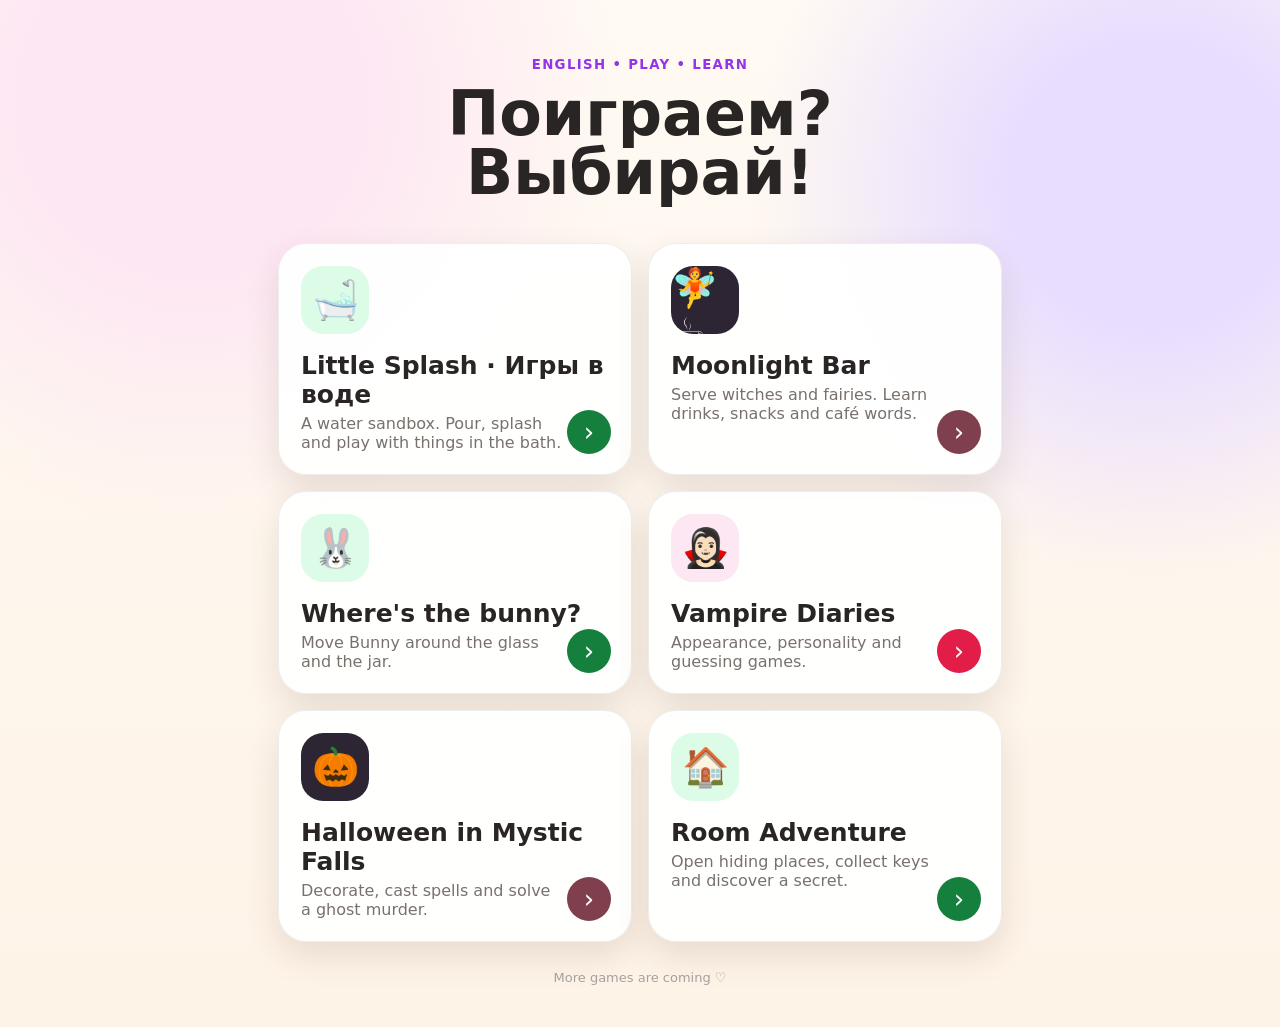
==== commit c2ba0986: "Rebuild water play as a draggable illustrated sandbox with water simulation" ====
--- a/index.html
+++ b/index.html
@@ -1 +1 @@
-<!doctype html><html lang="en"><head><meta charset="utf-8"><meta name="viewport" content="width=device-width,initial-scale=1,viewport-fit=cover"><title>English Games</title><style>*{box-sizing:border-box;-webkit-tap-highlight-color:transparent}body{margin:0;min-height:100vh;font-family:ui-rounded,"SF Pro Rounded",system-ui,-apple-system,sans-serif;color:#292524;background:radial-gradient(circle at 15% 10%,#fde7f3 0 12%,transparent 30%),radial-gradient(circle at 90% 18%,#e9ddff 0 10%,transparent 28%),linear-gradient(180deg,#fffaf3,#fef3e7)}main{max-width:760px;margin:auto;padding:42px 18px}.hero{text-align:center;padding:12px 8px 28px}.hero small{font-weight:900;letter-spacing:.1em;color:#9333ea}.hero h1{font-size:clamp(40px,11vw,62px);line-height:.95;margin:12px 0}.hero p{font-size:18px;color:#78716c}.grid{display:grid;gap:16px}.game{position:relative;display:block;text-decoration:none;color:inherit;background:#fffffff0;border:1px solid #78716c20;border-radius:28px;padding:22px;box-shadow:0 14px 35px #442d1c1f;min-height:185px}.game:active{transform:scale(.98)}.icon{width:68px;height:68px;border-radius:22px;display:grid;place-items:center;font-size:38px}.pre .icon{background:#dcfce7}.vamp .icon{background:#fce7f3}.hall .icon{background:#2d2533;color:#fff}.hall .go{background:#7f3f4c}.game h2{font-size:25px;margin:17px 0 5px}.game p{color:#78716c;margin:0;padding-right:45px}.go{position:absolute;right:20px;bottom:20px;width:44px;height:44px;border-radius:50%;display:grid;place-items:center;color:#fff;font-size:26px}.pre .go{background:#15803d}.vamp .go{background:#e11d48}.foot{text-align:center;color:#a8a29e;font-size:13px;margin-top:28px}@media(min-width:650px){.grid{grid-template-columns:1fr 1fr}}</style></head><body><main><div class="hero"><small>ENGLISH • PLAY • LEARN</small><h1>Поиграем? Выбирай!</h1></div><div class="grid"><a class="game pre" href="games/water-play/"><div class="icon">🛁</div><h2>Splash! Игры в воде</h2><p>Pour, splash, float and spin. Play in the bath and learn English.</p><span class="go">›</span></a><a class="game hall" href="games/moonlight-bar/"><div class="icon">🧚☕</div><h2>Moonlight Bar</h2><p>Serve witches and fairies. Learn drinks, snacks and café words.</p><span class="go">›</span></a><a class="game pre" href="games/prepositions/"><div class="icon">🐰</div><h2>Where's the bunny?</h2><p>Move Bunny around the glass and the jar.</p><span class="go">›</span></a><a class="game vamp" href="games/vampire-diaries/"><div class="icon">🧛🏻‍♀️</div><h2>Vampire Diaries</h2><p>Appearance, personality and guessing games.</p><span class="go">›</span></a><a class="game hall" href="games/halloween-mystic-falls/"><div class="icon">🎃</div><h2>Halloween in Mystic Falls</h2><p>Decorate, cast spells and solve a ghost murder.</p><span class="go">›</span></a><a class="game pre" href="games/room-adventure/"><div class="icon">🏠</div><h2>Room Adventure</h2><p>Open hiding places, collect keys and discover a secret.</p><span class="go">›</span></a></div><div class="foot">More games are coming ♡</div></main></body></html>+<!doctype html><html lang="en"><head><meta charset="utf-8"><meta name="viewport" content="width=device-width,initial-scale=1,viewport-fit=cover"><title>English Games</title><style>*{box-sizing:border-box;-webkit-tap-highlight-color:transparent}body{margin:0;min-height:100vh;font-family:ui-rounded,"SF Pro Rounded",system-ui,-apple-system,sans-serif;color:#292524;background:radial-gradient(circle at 15% 10%,#fde7f3 0 12%,transparent 30%),radial-gradient(circle at 90% 18%,#e9ddff 0 10%,transparent 28%),linear-gradient(180deg,#fffaf3,#fef3e7)}main{max-width:760px;margin:auto;padding:42px 18px}.hero{text-align:center;padding:12px 8px 28px}.hero small{font-weight:900;letter-spacing:.1em;color:#9333ea}.hero h1{font-size:clamp(40px,11vw,62px);line-height:.95;margin:12px 0}.hero p{font-size:18px;color:#78716c}.grid{display:grid;gap:16px}.game{position:relative;display:block;text-decoration:none;color:inherit;background:#fffffff0;border:1px solid #78716c20;border-radius:28px;padding:22px;box-shadow:0 14px 35px #442d1c1f;min-height:185px}.game:active{transform:scale(.98)}.icon{width:68px;height:68px;border-radius:22px;display:grid;place-items:center;font-size:38px}.pre .icon{background:#dcfce7}.vamp .icon{background:#fce7f3}.hall .icon{background:#2d2533;color:#fff}.hall .go{background:#7f3f4c}.game h2{font-size:25px;margin:17px 0 5px}.game p{color:#78716c;margin:0;padding-right:45px}.go{position:absolute;right:20px;bottom:20px;width:44px;height:44px;border-radius:50%;display:grid;place-items:center;color:#fff;font-size:26px}.pre .go{background:#15803d}.vamp .go{background:#e11d48}.foot{text-align:center;color:#a8a29e;font-size:13px;margin-top:28px}@media(min-width:650px){.grid{grid-template-columns:1fr 1fr}}</style></head><body><main><div class="hero"><small>ENGLISH • PLAY • LEARN</small><h1>Поиграем? Выбирай!</h1></div><div class="grid"><a class="game pre" href="games/water-play/"><div class="icon">🛁</div><h2>Little Splash · Игры в воде</h2><p>A water sandbox. Pour, splash and play with things in the bath.</p><span class="go">›</span></a><a class="game hall" href="games/moonlight-bar/"><div class="icon">🧚☕</div><h2>Moonlight Bar</h2><p>Serve witches and fairies. Learn drinks, snacks and café words.</p><span class="go">›</span></a><a class="game pre" href="games/prepositions/"><div class="icon">🐰</div><h2>Where's the bunny?</h2><p>Move Bunny around the glass and the jar.</p><span class="go">›</span></a><a class="game vamp" href="games/vampire-diaries/"><div class="icon">🧛🏻‍♀️</div><h2>Vampire Diaries</h2><p>Appearance, personality and guessing games.</p><span class="go">›</span></a><a class="game hall" href="games/halloween-mystic-falls/"><div class="icon">🎃</div><h2>Halloween in Mystic Falls</h2><p>Decorate, cast spells and solve a ghost murder.</p><span class="go">›</span></a><a class="game pre" href="games/room-adventure/"><div class="icon">🏠</div><h2>Room Adventure</h2><p>Open hiding places, collect keys and discover a secret.</p><span class="go">›</span></a></div><div class="foot">More games are coming ♡</div></main></body></html>
